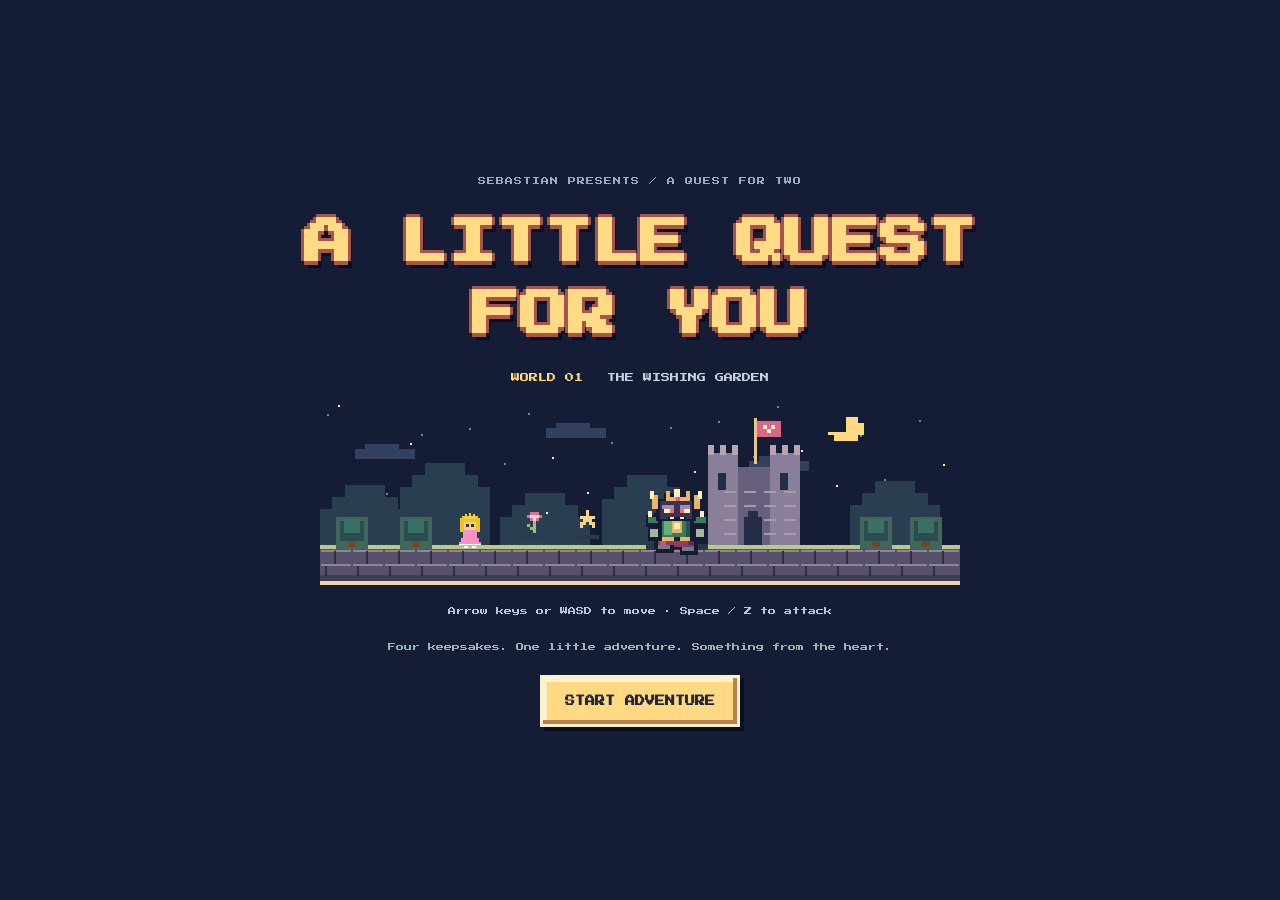
==== index.html @ a9777329 "Give the keepsake adventure an 8-bit console UI and Thorn King boss" ====
<!DOCTYPE html>
<html lang="en">
<head>
  <meta charset="UTF-8" />
  <meta name="viewport" content="width=device-width, initial-scale=1.0" />
  <title>A Little Quest for You</title>

  <!-- ─── Stylesheets (edit each file for different parts of the UI) ─── -->
  <link rel="stylesheet" href="css/reset.css" />
  <link rel="stylesheet" href="css/screens.css" />
  <link rel="stylesheet" href="css/hud.css" />
  <link rel="stylesheet" href="css/dialog.css" />
  <link rel="stylesheet" href="css/remix.css" />
</head>
<body tabindex="0">

  <!-- ═══════════════════════════════════════════════════════
       START SCREEN
       Edit text in config/gameConfig.js → SCREENS.start
  ════════════════════════════════════════════════════════════ -->
  <div id="start-screen" class="screen">
    <div class="cartridge-label">SEBASTIAN PRESENTS / A QUEST FOR TWO</div>
    <h1 id="start-title">✦ QUEST FOR JULIETTE ✦</h1>
    <div class="world-label">WORLD 01 <span>THE WISHING GARDEN</span></div>
    <canvas id="title-scene" width="640" height="176" aria-label="Pixel garden with a castle and its guardian"></canvas>
    <p id="start-subtitle">Arrow keys or WASD to move · Space / Z to attack</p>
    <p id="start-hint">Find all letters · Defeat the boss · Answer the question</p>
    <button id="start-btn">START</button>
  </div>

  <!-- ═══════════════════════════════════════════════════════
       GAME CANVAS
       All pixel art is drawn here via Canvas API
       (see src/game/renderer.js for drawing functions)
  ════════════════════════════════════════════════════════════ -->
  <canvas id="game-canvas"></canvas>

  <!-- ═══════════════════════════════════════════════════════
       HUD (Heads-Up Display)
       Hearts, key indicators, etc.
       Styled in css/hud.css
  ════════════════════════════════════════════════════════════ -->
  <div id="hud" class="hidden">
    <div class="hud-world">PLAYER 01 <span>WORLD 1-1</span></div>
    <div id="hp-bar" aria-label="Health"></div>
    <div id="quest-progress" aria-live="polite">Keepsakes 0 / 4</div>
    <div id="controls-hint">MOVE: WASD / ARROWS &nbsp; SWING: Z / SPACE</div>
  </div>

  <!-- ═══════════════════════════════════════════════════════
       DIALOG / MESSAGE BOX
       Used for letters and story messages
       Text is set in src/game/dialog.js
       Styled in css/dialog.css
  ════════════════════════════════════════════════════════════ -->
  <div id="dialog-box" class="hidden" role="dialog" aria-modal="true" aria-labelledby="dialog-title">
    <div id="dialog-title"></div>
    <div id="dialog-text"></div>
    <button id="dialog-close">Continue ▶</button>
  </div>

  <!-- ═══════════════════════════════════════════════════════
       END SCREEN (Proposal)
       Edit text in config/gameConfig.js → SCREENS.end
       Styled in css/screens.css
  ════════════════════════════════════════════════════════════ -->
  <div id="end-screen" class="screen hidden">
    <h2 id="end-title"></h2>
    <p id="end-message"></p>
    <div id="end-buttons"></div>
  </div>

  <div id="touch-controls" aria-label="Game controls">
    <div class="dpad"><button data-key="ArrowUp" aria-label="Move up">▲</button><button data-key="ArrowLeft" aria-label="Move left">◀</button><button data-key="ArrowDown" aria-label="Move down">▼</button><button data-key="ArrowRight" aria-label="Move right">▶</button></div>
    <button data-key="z" aria-label="Swing sword">Z / SWING</button>
  </div>
  <!-- ─── Load game modules in dependency order ─── -->
  <script src="src/config/gameConfig.js"></script>
  <script src="src/game/renderer.js"></script>
  <script src="src/game/sprites.js"></script>
  <script src="src/game/dialog.js"></script>
  <script src="src/game/entities.js"></script>
  <script src="src/game/map.js"></script>
  <script src="src/game/input.js"></script>
  <script src="src/game/hud.js"></script>
  <script src="src/game/screens.js"></script>
  <script src="src/game/main.js"></script>
  <script src="src/game/titleScene.js"></script>

</body>
</html>
---- css/screens.css ----
/* ═══════════════════════════════════════════════════
   screens.css
   Start screen and End (proposal) screen styles.
   Edit here to change layout, font sizes, button look.
════════════════════════════════════════════════════ */

/* ─── Shared screen overlay (start + end) ─── */
.screen {
  position: absolute;
  inset: 0;                         /* fills 100% width + height */
  display: flex;
  flex-direction: column;
  align-items: center;
  justify-content: center;
  background: #111111;
  color: var(--color-white);
  font-family: var(--font-game);
  z-index: 20;
  text-align: center;
  padding: 24px;
}

/* ─── Start Screen ─── */
#start-title {
  font-size: 24px;
  color: var(--color-gold);
  letter-spacing: 3px;
  margin-bottom: 8px;
}

#start-subtitle {
  font-size: 12px;
  color: #aaaaaa;
  margin-bottom: 6px;
}

#start-hint {
  font-size: 11px;
  color: #777777;
  margin-bottom: 32px;
}

/* ─── Shared button style ─── */
#start-btn,
#dialog-close,
#yes-btn,
#no-btn {
  background: var(--btn-bg);
  color: var(--btn-color);
  border: none;
  padding: 12px 40px;
  font-size: 16px;
  font-family: var(--font-game);
  font-weight: bold;
  cursor: pointer;
  letter-spacing: 2px;
  transition: background 0.15s;
}

#start-btn:hover {
  background: var(--btn-hover-bg);
}

/* ─── End Screen ─── */
#end-screen {
  background: rgba(0, 0, 0, 0.94);  /* slightly transparent so canvas shows behind */
  z-index: 30;
}

#end-title {
  font-size: 22px;
  color: var(--color-gold);
  margin-bottom: 16px;
}

#end-message {
  font-size: 14px;
  line-height: 1.9;
  max-width: 360px;
  color: #eeeeee;
  margin-bottom: 28px;
  white-space: pre-line;    /* respects \n line breaks in config */
}

/* ─── Yes / No buttons ─── */
#yes-btn {
  background: #4caf50;
  color: #ffffff;
  margin: 6px;
}

#yes-btn:hover {
  background: #66bb6a;
}

#no-btn {
  background: #555555;
  color: #ffffff;
  margin: 6px;
  transition: all 0.1s;     /* used for the "running away" effect in screens.js */
  position: relative;
}
---- css/hud.css ----
/* ═══════════════════════════════════════════════════
   hud.css
   Heads-Up Display: hearts, hints shown during gameplay.
   Edit here to reposition or restyle in-game UI.
════════════════════════════════════════════════════ */

/* ─── HUD wrapper ─── */
#hud {
  position: absolute;
  top: 10px;
  left: 10px;
  pointer-events: none;     /* clicks pass through to canvas */
  z-index: 5;
  display: flex;
  flex-direction: column;
  gap: 4px;
}

/* ─── Hearts row ─── */
#hp-bar {
  display: flex;
  gap: 2px;
}

/* Individual heart icon */
.heart {
  font-size: 18px;
  line-height: 1;
}

.heart-full  { color: var(--heart-full); }
.heart-empty { color: var(--heart-empty); }

/* ─── Controls reminder ─── */
#controls-hint {
  font-size: 10px;
  color: rgba(255, 255, 255, 0.5);
  font-family: var(--font-game);
  margin-top: 2px;
}
---- css/dialog.css ----
/* ═══════════════════════════════════════════════════
   dialog.css
   The letter/story popup box that appears during gameplay.
   Edit here to change its size, position, or text style.
════════════════════════════════════════════════════ */

#dialog-box {
  position: absolute;
  bottom: 40px;
  left: 50%;
  transform: translateX(-50%);

  background: var(--dialog-bg);
  border: 3px solid var(--dialog-border);
  color: var(--dialog-text);

  padding: 16px 22px;
  max-width: 440px;
  width: 92%;

  font-family: var(--font-game);
  font-size: 13px;
  line-height: 1.7;
  text-align: center;

  z-index: 10;

  /* Use display:flex so button always sits below text */
  display: flex;
  flex-direction: column;
  align-items: center;
  gap: 12px;
}

/* Letter title (e.g. "Letter #1 — The Beginning") */
#dialog-title {
  font-size: 14px;
  font-weight: bold;
  color: var(--dialog-title);
}

/* Body text of the letter — \n becomes <br> via dialog.js */
#dialog-text {
  white-space: pre-line;
}

/* Continue button inside dialog */
#dialog-close {
  padding: 6px 22px;
  font-size: 13px;
  letter-spacing: 1px;
  background: var(--color-white);
  color: var(--color-black);
  border: none;
  cursor: pointer;
  font-family: var(--font-game);
  font-weight: bold;
}

#dialog-close:hover {
  background: var(--color-gold);
}
---- css/remix.css ----
@font-face { font-family:QuestPixel; src:url('../assets/fonts/PressStart2P-Regular.ttf') format('truetype'); font-display:swap; }
:root { --font-game:QuestPixel,monospace; --color-gold:#ffda83; --btn-bg:#ffda83; --dialog-bg:#171b35; --dialog-title:#ffda83; }
body { min-height:100dvh; display:grid; place-items:center; background:#0e1528; color:#fff0ce; }
button { font-family:var(--font-game); touch-action:manipulation; }
#game-canvas { border:4px solid #f3d5a3; box-shadow:0 0 0 4px #383b60,0 0 0 8px #080e20; }
.screen { background:#141c36; gap:18px; overflow:auto; padding:32px 20px; }
.cartridge-label { color:#9babc3; font-size:8px; letter-spacing:1px; line-height:2; }
#start-title { white-space:pre-line; font-size:clamp(23px,4.5vw,48px); line-height:1.5; letter-spacing:0; color:#ffdb85; margin:0; text-shadow:3px 0 #a75549,-3px 0 #a75549,0 -3px #a75549,0 4px #a75549,4px 7px #080e20; }
.world-label { display:flex; gap:24px; color:#ffda83; font-size:9px; line-height:2; }
.world-label span { color:#c4d3df; }
#title-scene { width:min(640px,94vw); height:auto; image-rendering:pixelated; border-bottom:4px solid #f3d5a3; }
#start-subtitle { font-size:8px; line-height:2.2; color:#b7c6d9; margin:0; }
#start-hint { font-size:8px; line-height:2.4; max-width:520px; color:#9cb6b1; margin:0; }
#start-btn,#dialog-close,#yes-btn,#no-btn { font-size:10px; line-height:1.8; border:3px solid #fff0ce; box-shadow:inset -4px -4px #ba804d,inset 4px 4px #fff0ce,4px 4px #070e21; padding:14px 22px; background:#ffda83; color:#202540; letter-spacing:0; transition:none; }
#start-btn:hover,#dialog-close:hover,#yes-btn:hover,#no-btn:hover { background:#fff0ce; transform:translateY(-2px); }
button:focus-visible { outline:3px solid #e98ca3; outline-offset:6px; }
#hud { top:16px; left:50%; transform:translateX(-50%); width:min(94vw,960px); gap:9px; background:#141c36; padding:12px 16px; border-bottom:3px solid #67788b; }
.hud-world { display:flex; justify-content:space-between; font-size:9px; color:#ffda83; }
.hud-world span { color:#fff0ce; }
.heart { font-family:var(--font-game); font-size:15px; }
#quest-progress { color:#fff0ce; font-size:8px; line-height:1.8; }
#controls-hint { color:#9babc3; font-size:7px; line-height:1.8; }
#dialog-box { background:#141c36; border:4px solid #fff0ce; outline:4px solid #333d5f; box-shadow:8px 8px #080e20; bottom:20px; max-height:72dvh; max-width:620px; overflow:auto; padding:24px; font-size:10px; line-height:2.4; text-align:left; align-items:flex-start; }
#dialog-title { font-size:11px; line-height:2; color:#ffda83; }
#dialog-close { align-self:flex-end; font-size:8px; padding:10px 16px; }
#end-screen { background:#141c36f5; justify-content:safe center; }
#end-title { font-size:clamp(16px,3vw,28px); line-height:1.8; color:#ffda83; text-shadow:3px 3px #9b4d61; }
#end-message { font-size:10px; line-height:2.5; max-width:580px; }
#end-buttons { display:flex; flex-wrap:wrap; justify-content:center; gap:12px; }
#no-btn { background:#9babc3; box-shadow:inset -4px -4px #67788b,inset 4px 4px #d9e0df,4px 4px #070e21; }
#touch-controls { display:none; width:94vw; justify-content:space-between; align-items:center; position:fixed; bottom:10px; }
#touch-controls button { touch-action:none; background:#303c5d; color:#fff0ce; border:3px solid #9babc3; box-shadow:inset -3px -3px #17213a; min-width:44px; min-height:44px; font:9px var(--font-game); padding:8px; }
.dpad { display:grid; grid-template-columns:repeat(3,44px); gap:4px; }
.dpad button:first-child { grid-column:2; }
.dpad button:nth-child(2) { grid-column:1; }
@media(pointer:coarse) { #touch-controls { display:flex; } #dialog-box { bottom:116px; max-height:60dvh; } }
@media(max-width:500px) { .screen { gap:16px; } .cartridge-label { font-size:6px; } .world-label { font-size:7px; gap:14px; } #hud { padding:8px; } #controls-hint { font-size:6px; } #dialog-box { font-size:9px; padding:16px; } }
@media(max-height:650px) { .screen { gap:10px; padding:18px; justify-content:safe center; } #title-scene { max-height:120px; width:auto; max-width:90vw; } #start-title { font-size:26px; } #hud { top:4px; } }
@media(prefers-reduced-motion:reduce) { button { transform:none!important; } }
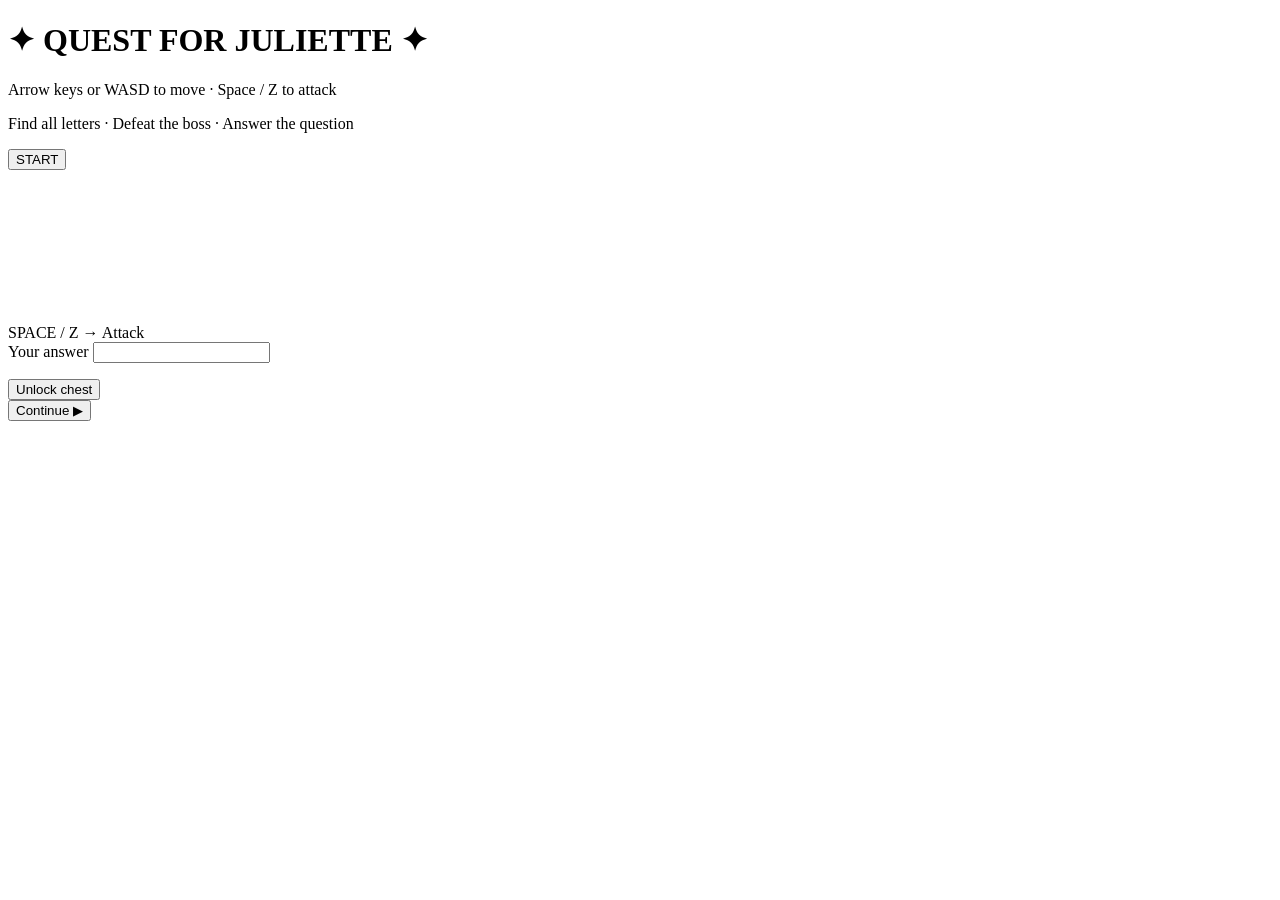
==== commit 4d77febb: "feat: gate letter chests behind riddle answers" ====
--- a/index.html
+++ b/index.html
@@ -2,15 +2,15 @@
 <html lang="en">
 <head>
   <meta charset="UTF-8" />
+  <base href="/minigame-ju/">
   <meta name="viewport" content="width=device-width, initial-scale=1.0" />
-  <title>A Little Quest for You</title>
+  <title>Adventure Quest</title>
 
   <!-- ─── Stylesheets (edit each file for different parts of the UI) ─── -->
   <link rel="stylesheet" href="css/reset.css" />
   <link rel="stylesheet" href="css/screens.css" />
   <link rel="stylesheet" href="css/hud.css" />
   <link rel="stylesheet" href="css/dialog.css" />
-  <link rel="stylesheet" href="css/remix.css" />
 </head>
 <body tabindex="0">
 
@@ -19,10 +19,7 @@
        Edit text in config/gameConfig.js → SCREENS.start
   ════════════════════════════════════════════════════════════ -->
   <div id="start-screen" class="screen">
-    <div class="cartridge-label">SEBASTIAN PRESENTS / A QUEST FOR TWO</div>
     <h1 id="start-title">✦ QUEST FOR JULIETTE ✦</h1>
-    <div class="world-label">WORLD 01 <span>THE WISHING GARDEN</span></div>
-    <canvas id="title-scene" width="640" height="176" aria-label="Pixel garden with a castle and its guardian"></canvas>
     <p id="start-subtitle">Arrow keys or WASD to move · Space / Z to attack</p>
     <p id="start-hint">Find all letters · Defeat the boss · Answer the question</p>
     <button id="start-btn">START</button>
@@ -41,10 +38,8 @@
        Styled in css/hud.css
   ════════════════════════════════════════════════════════════ -->
   <div id="hud" class="hidden">
-    <div class="hud-world">PLAYER 01 <span>WORLD 1-1</span></div>
-    <div id="hp-bar" aria-label="Health"></div>
-    <div id="quest-progress" aria-live="polite">Keepsakes 0 / 4</div>
-    <div id="controls-hint">MOVE: WASD / ARROWS &nbsp; SWING: Z / SPACE</div>
+    <div id="hp-bar"></div>
+    <div id="controls-hint">SPACE / Z → Attack</div>
   </div>
 
   <!-- ═══════════════════════════════════════════════════════
@@ -56,6 +51,12 @@
   <div id="dialog-box" class="hidden" role="dialog" aria-modal="true" aria-labelledby="dialog-title">
     <div id="dialog-title"></div>
     <div id="dialog-text"></div>
+    <form id="riddle-form" class="hidden">
+      <label for="riddle-answer">Your answer</label>
+      <input id="riddle-answer" name="answer" type="text" autocomplete="off" required aria-describedby="riddle-feedback" />
+      <p id="riddle-feedback" role="status" aria-live="polite"></p>
+      <button type="submit">Unlock chest</button>
+    </form>
     <button id="dialog-close">Continue ▶</button>
   </div>
 
@@ -70,10 +71,6 @@
     <div id="end-buttons"></div>
   </div>
 
-  <div id="touch-controls" aria-label="Game controls">
-    <div class="dpad"><button data-key="ArrowUp" aria-label="Move up">▲</button><button data-key="ArrowLeft" aria-label="Move left">◀</button><button data-key="ArrowDown" aria-label="Move down">▼</button><button data-key="ArrowRight" aria-label="Move right">▶</button></div>
-    <button data-key="z" aria-label="Swing sword">Z / SWING</button>
-  </div>
   <!-- ─── Load game modules in dependency order ─── -->
   <script src="src/config/gameConfig.js"></script>
   <script src="src/game/renderer.js"></script>
@@ -85,7 +82,6 @@
   <script src="src/game/hud.js"></script>
   <script src="src/game/screens.js"></script>
   <script src="src/game/main.js"></script>
-  <script src="src/game/titleScene.js"></script>
 
 </body>
 </html>
--- a/css/dialog.css
+++ b/css/dialog.css
@@ -60,3 +60,18 @@
 #dialog-close:hover {
   background: var(--color-gold);
 }
+
+/* Keep answer entry visible above the mobile keyboard in short viewports. */
+#dialog-box { max-height: 85dvh; overflow-y: auto; }
+#riddle-form { width: 100%; display: grid; gap: 10px; text-align: left; }
+#riddle-answer {
+  width: 100%; min-height: 44px; padding: 10px;
+  font: 16px var(--font-game);
+  background: var(--dialog-bg); color: var(--dialog-text);
+  border: 2px solid var(--dialog-border);
+}
+#riddle-form button {
+  min-height: 44px; padding: 10px; font: inherit;
+  background: var(--btn-bg); color: var(--btn-color); border: 0;
+}
+#riddle-feedback { font-size: 12px; line-height: 1.5; }
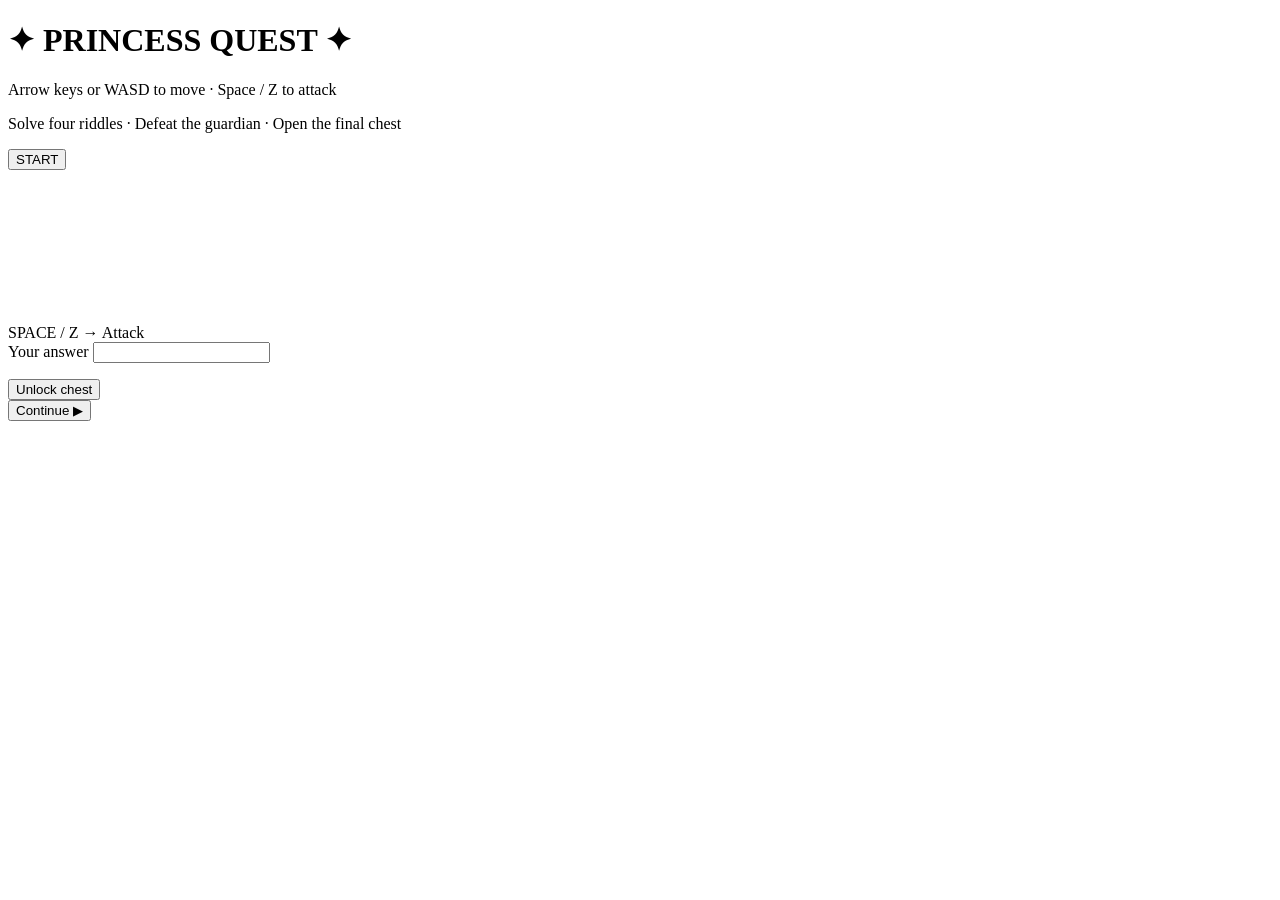
==== commit fa4b982e: "feat: introduce Princess Quest and clarify riddle objectives" ====
--- a/index.html
+++ b/index.html
@@ -4,7 +4,7 @@
   <meta charset="UTF-8" />
   <base href="/minigame-ju/">
   <meta name="viewport" content="width=device-width, initial-scale=1.0" />
-  <title>Adventure Quest</title>
+  <title>Princess Quest</title>
 
   <!-- ─── Stylesheets (edit each file for different parts of the UI) ─── -->
   <link rel="stylesheet" href="css/reset.css" />
@@ -19,9 +19,9 @@
        Edit text in config/gameConfig.js → SCREENS.start
   ════════════════════════════════════════════════════════════ -->
   <div id="start-screen" class="screen">
-    <h1 id="start-title">✦ QUEST FOR JULIETTE ✦</h1>
+    <h1 id="start-title">✦ PRINCESS QUEST ✦</h1>
     <p id="start-subtitle">Arrow keys or WASD to move · Space / Z to attack</p>
-    <p id="start-hint">Find all letters · Defeat the boss · Answer the question</p>
+    <p id="start-hint">Solve four riddles · Defeat the guardian · Open the final chest</p>
     <button id="start-btn">START</button>
   </div>
 
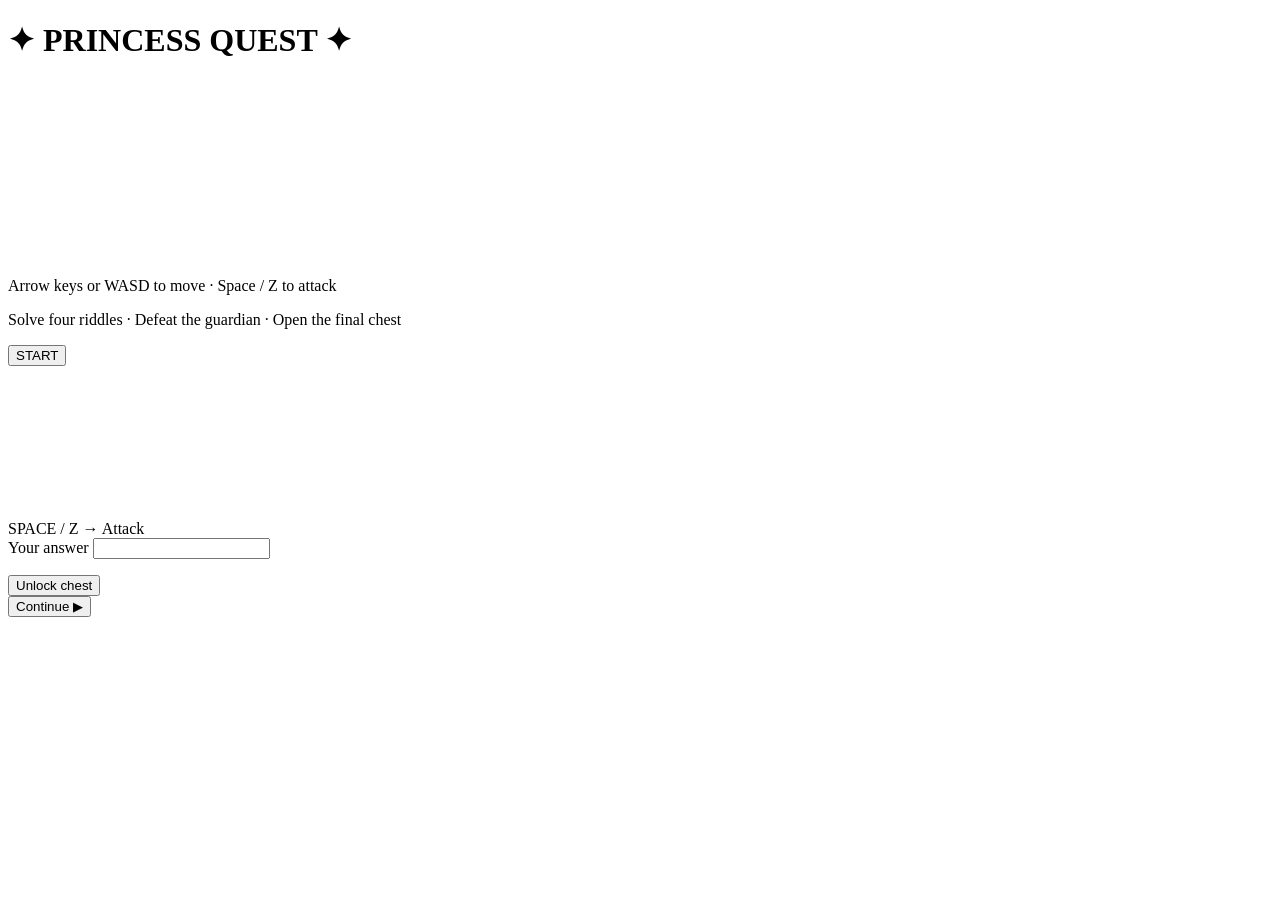
==== commit e18f82c2: "style: update view" ====
--- a/index.html
+++ b/index.html
@@ -11,6 +11,7 @@
   <link rel="stylesheet" href="css/screens.css" />
   <link rel="stylesheet" href="css/hud.css" />
   <link rel="stylesheet" href="css/dialog.css" />
+  <link rel="stylesheet" href="css/remix.css" />
 </head>
 <body tabindex="0">
 
@@ -20,6 +21,7 @@
   ════════════════════════════════════════════════════════════ -->
   <div id="start-screen" class="screen">
     <h1 id="start-title">✦ PRINCESS QUEST ✦</h1>
+    <canvas id="title-scene" width="640" height="176" aria-label="Pixel garden with a castle and its guardian"></canvas>
     <p id="start-subtitle">Arrow keys or WASD to move · Space / Z to attack</p>
     <p id="start-hint">Solve four riddles · Defeat the guardian · Open the final chest</p>
     <button id="start-btn">START</button>
@@ -82,6 +84,7 @@
   <script src="src/game/hud.js"></script>
   <script src="src/game/screens.js"></script>
   <script src="src/game/main.js"></script>
+  <script src="src/game/titleScene.js"></script>
 
 </body>
 </html>
--- a/css/remix.css
+++ b/css/remix.css
@@ -0,0 +1,39 @@
+@import url('https://fonts.googleapis.com/css2?family=Press+Start+2P&display=swap');
+:root { --font-game:"Press Start 2P",monospace; --color-gold:#ffda83; --btn-bg:#ffda83; --dialog-bg:#171b35; --dialog-title:#ffda83; }
+body { min-height:100dvh; display:grid; place-items:center; background:#0e1528; color:#fff0ce; }
+button { font-family:var(--font-game); touch-action:manipulation; }
+#game-canvas { border:4px solid #f3d5a3; box-shadow:0 0 0 4px #383b60,0 0 0 8px #080e20; }
+.screen { background:#141c36; gap:18px; overflow:auto; padding:32px 20px; }
+.cartridge-label { color:#9babc3; font-size:8px; letter-spacing:1px; line-height:2; }
+#start-title { white-space:pre-line; font-size:clamp(23px,4.5vw,48px); line-height:1.5; letter-spacing:0; color:#ffdb85; margin:0; text-shadow:3px 0 #a75549,-3px 0 #a75549,0 -3px #a75549,0 4px #a75549,4px 7px #080e20; }
+.world-label { display:flex; gap:24px; color:#ffda83; font-size:9px; line-height:2; }
+.world-label span { color:#c4d3df; }
+#title-scene { width:min(640px,94vw); height:auto; image-rendering:pixelated; border-bottom:4px solid #f3d5a3; }
+#start-subtitle { font-size:8px; line-height:2.2; color:#b7c6d9; margin:0; }
+#start-hint { font-size:8px; line-height:2.4; max-width:520px; color:#9cb6b1; margin:0; }
+#start-btn,#dialog-close,#yes-btn,#no-btn { font-size:10px; line-height:1.8; border:3px solid #fff0ce; box-shadow:inset -4px -4px #ba804d,inset 4px 4px #fff0ce,4px 4px #070e21; padding:14px 22px; background:#ffda83; color:#202540; letter-spacing:0; transition:none; }
+#start-btn:hover,#dialog-close:hover,#yes-btn:hover,#no-btn:hover { background:#fff0ce; transform:translateY(-2px); }
+button:focus-visible { outline:3px solid #e98ca3; outline-offset:6px; }
+#hud { top:16px; left:50%; transform:translateX(-50%); width:min(94vw,960px); gap:9px; background:#141c36; padding:12px 16px; border-bottom:3px solid #67788b; }
+.hud-world { display:flex; justify-content:space-between; font-size:9px; color:#ffda83; }
+.hud-world span { color:#fff0ce; }
+.heart { font-family:var(--font-game); font-size:15px; }
+#quest-progress { color:#fff0ce; font-size:8px; line-height:1.8; }
+#controls-hint { color:#9babc3; font-size:7px; line-height:1.8; }
+#dialog-box { background:#141c36; border:4px solid #fff0ce; outline:4px solid #333d5f; box-shadow:8px 8px #080e20; bottom:20px; max-height:72dvh; max-width:620px; overflow:auto; padding:24px; font-size:10px; line-height:2.4; text-align:left; align-items:flex-start; }
+#dialog-title { font-size:11px; line-height:2; color:#ffda83; }
+#dialog-close { align-self:flex-end; font-size:8px; padding:10px 16px; }
+#end-screen { background:#141c36f5; justify-content:safe center; }
+#end-title { font-size:clamp(16px,3vw,28px); line-height:1.8; color:#ffda83; text-shadow:3px 3px #9b4d61; }
+#end-message { font-size:10px; line-height:2.5; max-width:580px; }
+#end-buttons { display:flex; flex-wrap:wrap; justify-content:center; gap:12px; }
+#no-btn { background:#9babc3; box-shadow:inset -4px -4px #67788b,inset 4px 4px #d9e0df,4px 4px #070e21; }
+#touch-controls { display:none; width:94vw; justify-content:space-between; align-items:center; position:fixed; bottom:10px; }
+#touch-controls button { touch-action:none; background:#303c5d; color:#fff0ce; border:3px solid #9babc3; box-shadow:inset -3px -3px #17213a; min-width:44px; min-height:44px; font:9px var(--font-game); padding:8px; }
+.dpad { display:grid; grid-template-columns:repeat(3,44px); gap:4px; }
+.dpad button:first-child { grid-column:2; }
+.dpad button:nth-child(2) { grid-column:1; }
+@media(pointer:coarse) { #touch-controls { display:flex; } #dialog-box { bottom:116px; max-height:60dvh; } }
+@media(max-width:500px) { .screen { gap:16px; } .cartridge-label { font-size:6px; } .world-label { font-size:7px; gap:14px; } #hud { padding:8px; } #controls-hint { font-size:6px; } #dialog-box { font-size:9px; padding:16px; } }
+@media(max-height:650px) { .screen { gap:10px; padding:18px; justify-content:safe center; } #title-scene { max-height:120px; width:auto; max-width:90vw; } #start-title { font-size:26px; } #hud { top:4px; } }
+@media(prefers-reduced-motion:reduce) { button { transform:none!important; } }
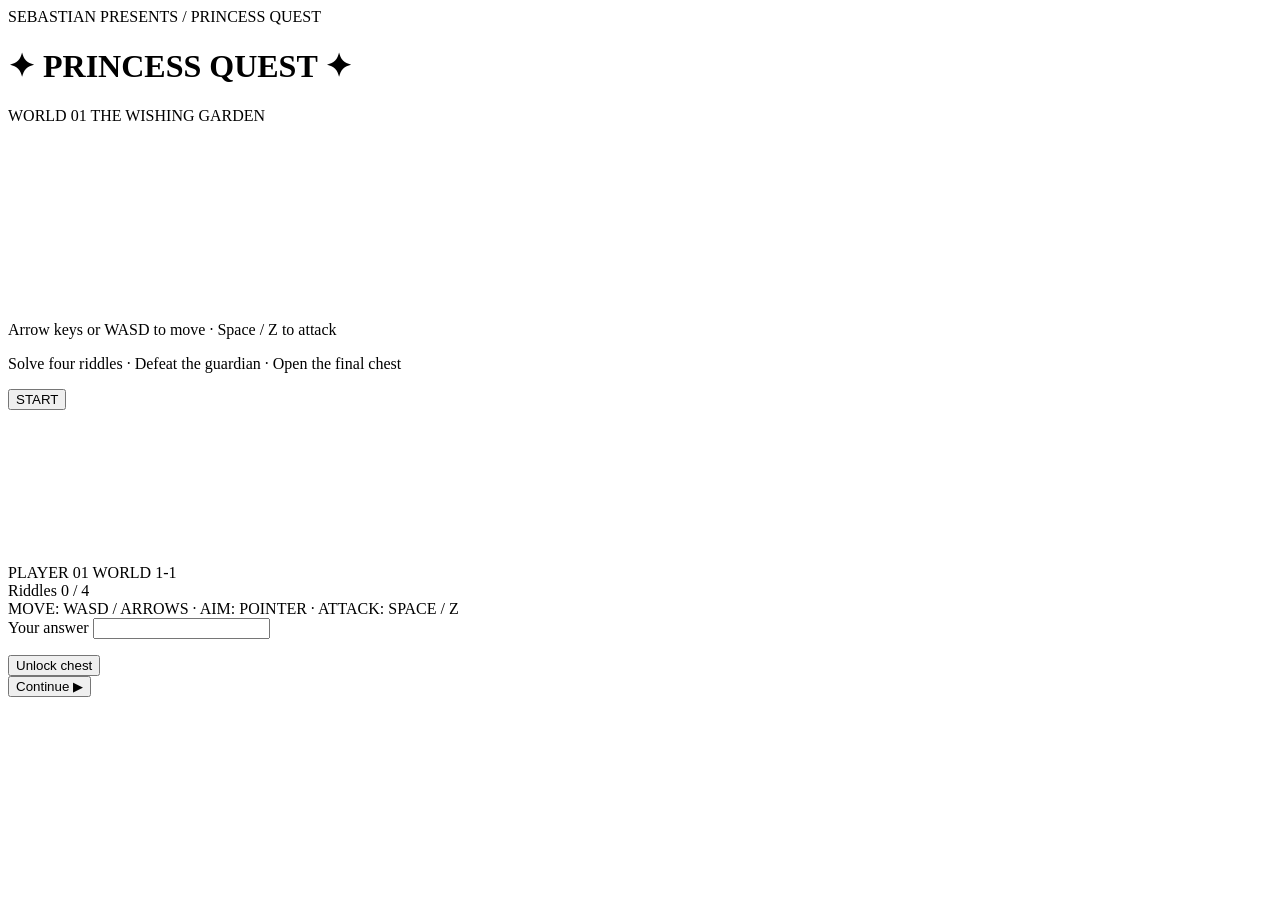
==== commit 962e720e: "style: finish updates" ====
--- a/index.html
+++ b/index.html
@@ -20,7 +20,9 @@
        Edit text in config/gameConfig.js → SCREENS.start
   ════════════════════════════════════════════════════════════ -->
   <div id="start-screen" class="screen">
+    <div class="cartridge-label">SEBASTIAN PRESENTS / PRINCESS QUEST</div>
     <h1 id="start-title">✦ PRINCESS QUEST ✦</h1>
+    <div class="world-label">WORLD 01 <span>THE WISHING GARDEN</span></div>
     <canvas id="title-scene" width="640" height="176" aria-label="Pixel garden with a castle and its guardian"></canvas>
     <p id="start-subtitle">Arrow keys or WASD to move · Space / Z to attack</p>
     <p id="start-hint">Solve four riddles · Defeat the guardian · Open the final chest</p>
@@ -40,8 +42,10 @@
        Styled in css/hud.css
   ════════════════════════════════════════════════════════════ -->
   <div id="hud" class="hidden">
+    <div class="hud-world">PLAYER 01 <span>WORLD 1-1</span></div>
+    <div id="quest-progress" aria-live="polite">Riddles 0 / 4</div>
     <div id="hp-bar"></div>
-    <div id="controls-hint">SPACE / Z → Attack</div>
+    <div id="controls-hint">MOVE: WASD / ARROWS · AIM: POINTER · ATTACK: SPACE / Z</div>
   </div>
 
   <!-- ═══════════════════════════════════════════════════════
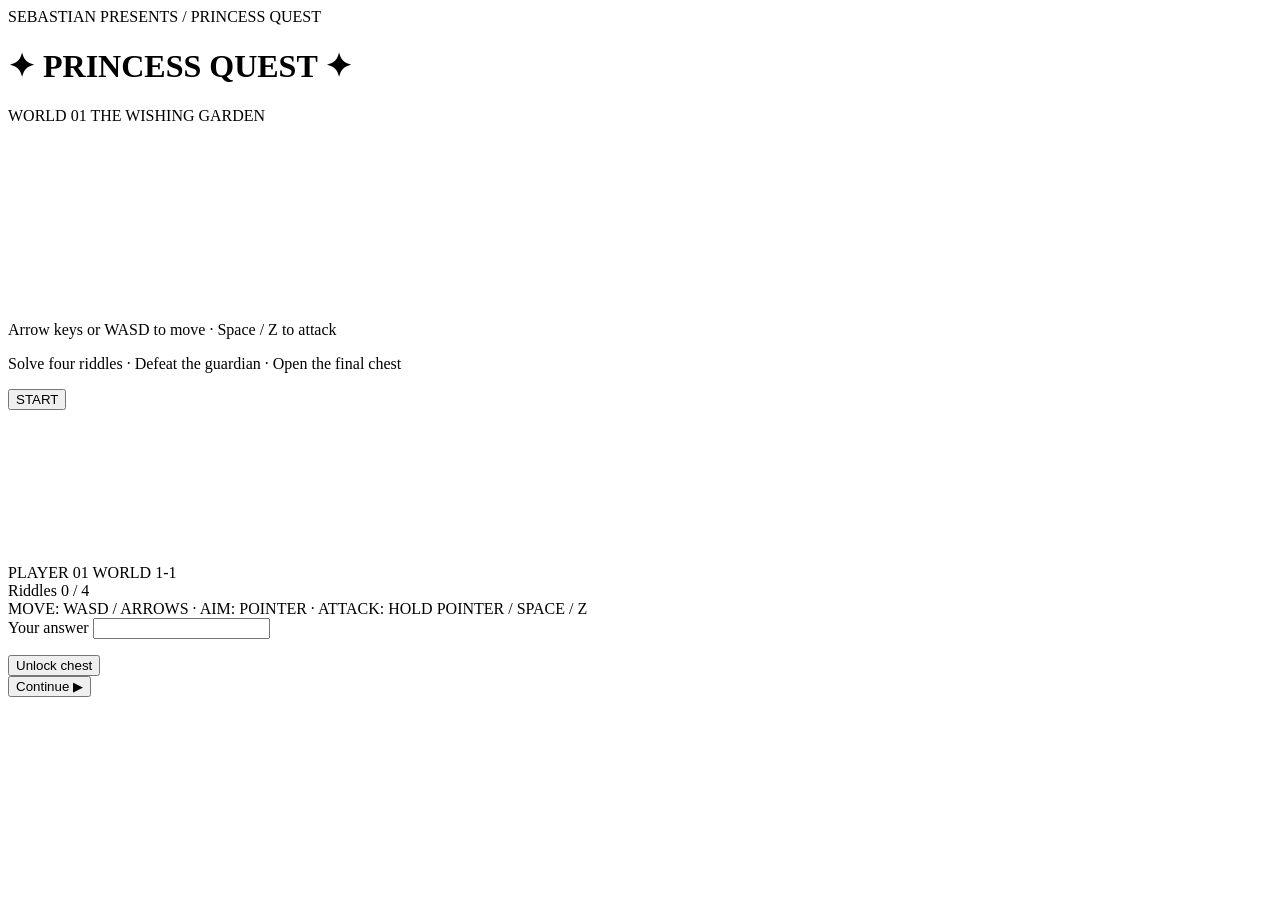
==== commit 31c1cfd4: "feat: update controls" ====
--- a/index.html
+++ b/index.html
@@ -45,7 +45,7 @@
     <div class="hud-world">PLAYER 01 <span>WORLD 1-1</span></div>
     <div id="quest-progress" aria-live="polite">Riddles 0 / 4</div>
     <div id="hp-bar"></div>
-    <div id="controls-hint">MOVE: WASD / ARROWS · AIM: POINTER · ATTACK: SPACE / Z</div>
+    <div id="controls-hint">MOVE: WASD / ARROWS · AIM: POINTER · ATTACK: HOLD POINTER / SPACE / Z</div>
   </div>
 
   <!-- ═══════════════════════════════════════════════════════
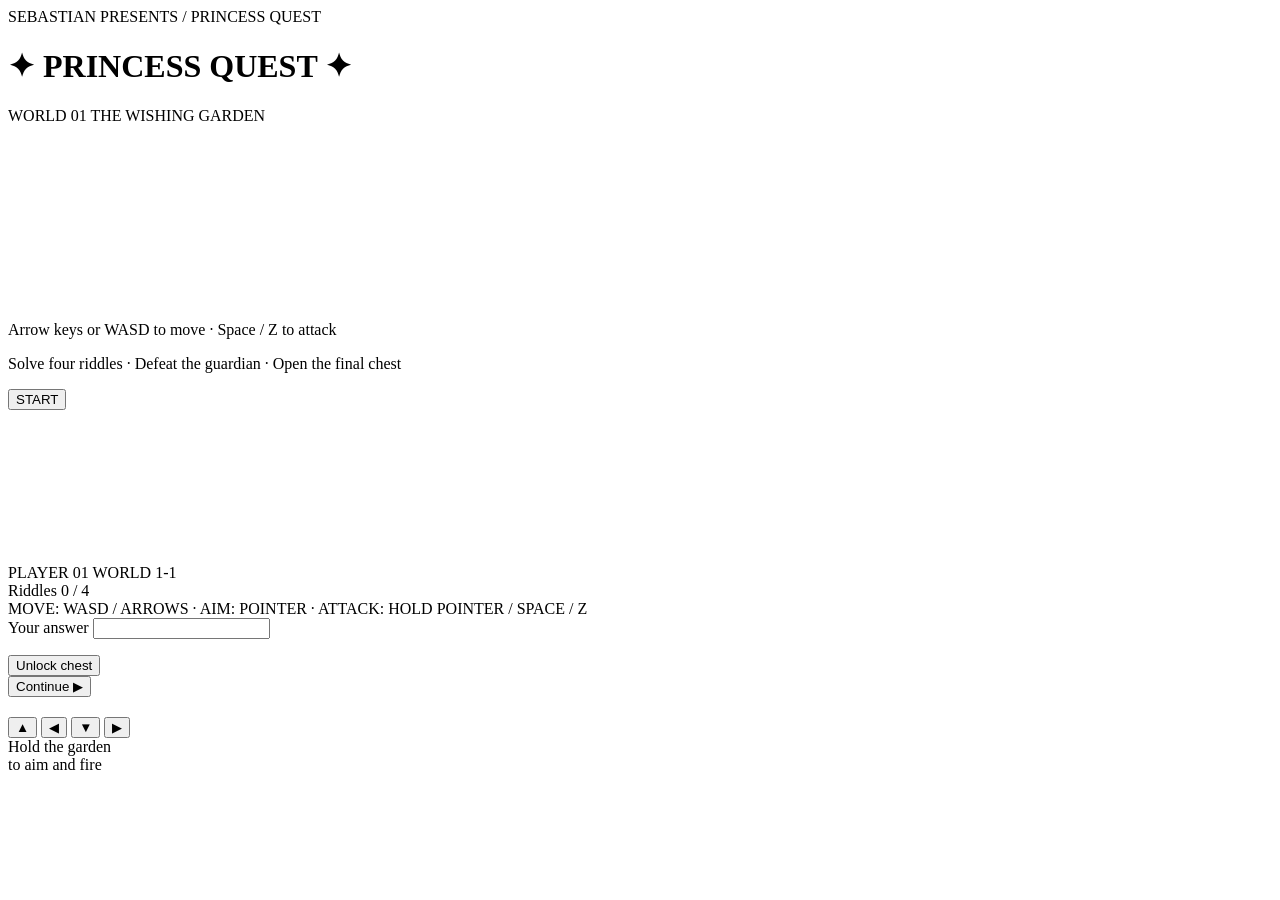
==== commit 50a2a6d2: "feat: update movement" ====
--- a/index.html
+++ b/index.html
@@ -77,6 +77,15 @@
     <div id="end-buttons"></div>
   </div>
 
+  <div id="touch-controls" aria-label="Game controls">
+    <div class="dpad">
+      <button data-key="ArrowUp" aria-label="Move up">▲</button>
+      <button data-key="ArrowLeft" aria-label="Move left">◀</button>
+      <button data-key="ArrowDown" aria-label="Move down">▼</button>
+      <button data-key="ArrowRight" aria-label="Move right">▶</button>
+    </div>
+    <span>Hold the garden<br>to aim and fire</span>
+  </div>
   <!-- ─── Load game modules in dependency order ─── -->
   <script src="src/config/gameConfig.js"></script>
   <script src="src/game/renderer.js"></script>
--- a/css/remix.css
+++ b/css/remix.css
@@ -37,3 +37,4 @@
 @media(max-width:500px) { .screen { gap:16px; } .cartridge-label { font-size:6px; } .world-label { font-size:7px; gap:14px; } #hud { padding:8px; } #controls-hint { font-size:6px; } #dialog-box { font-size:9px; padding:16px; } }
 @media(max-height:650px) { .screen { gap:10px; padding:18px; justify-content:safe center; } #title-scene { max-height:120px; width:auto; max-width:90vw; } #start-title { font-size:26px; } #hud { top:4px; } }
 @media(prefers-reduced-motion:reduce) { button { transform:none!important; } }
+#touch-controls span { font:8px/2 var(--font-game); color:#fff0ce; text-align:right; }
